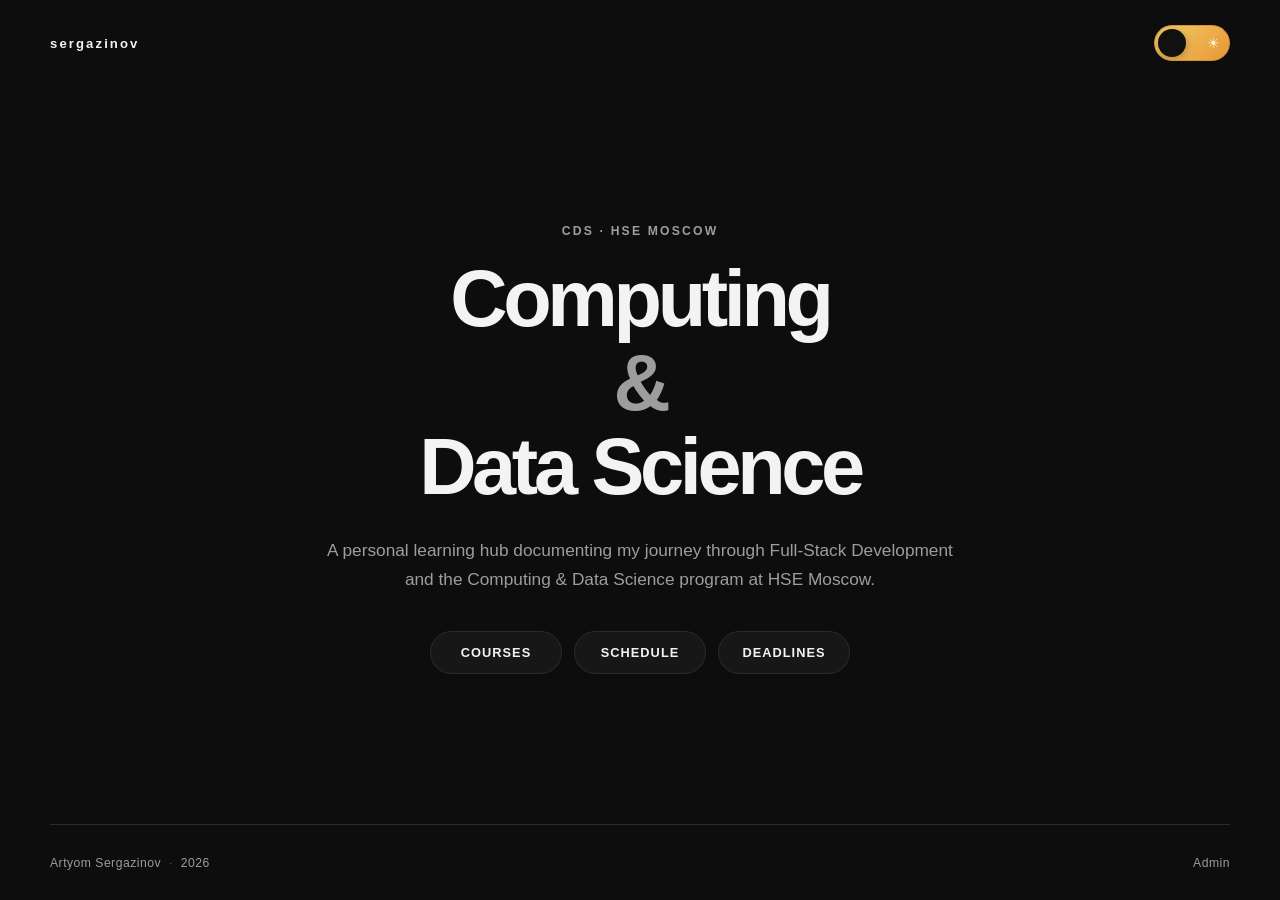
==== public/index.html @ dc0275de "Move public assets into secure web root" ====
<!DOCTYPE html>
<html lang="en">
<head>
    <meta charset="UTF-8">
    <meta name="viewport" content="width=device-width, initial-scale=1.0">

    <title>sergazinov</title>

    <link rel="stylesheet" href="style.css">
</head>

<body>

    <div class="page-shell">

        <header class="site-header">
            <a class="site-logo" href="/" aria-label="Sergazinov home">
                sergazinov
            </a>

            <button
                class="theme-toggle"
                id="themeToggle"
                type="button"
                aria-label="Toggle theme"
                aria-pressed="false"
            >
                <span class="theme-icon moon">☾</span>
                <span class="theme-icon sun">☀</span>
                <span class="theme-thumb"></span>
            </button>
        </header>


        <main class="home-main">

            <section class="home-hero">

                <p class="hero-eyebrow">
                    CDS · HSE Moscow
                </p>

                <h1 class="hero-title">
                    <span>Computing</span>
                    <span class="title-connector">&amp;</span>
                    <span>Data Science</span>
                </h1>

                <p class="hero-description">
                    A personal learning hub documenting my journey through
                    Full-Stack Development and the Computing &amp; Data Science program at HSE Moscow.
                </p>

                <nav class="hero-navigation" aria-label="Main navigation">
                    <a href="/courses/">Courses</a>
                    <a href="/schedule/">Schedule</a>
                    <a href="/deadlines/">Deadlines</a>
                </nav>

            </section>

        </main>


        <footer class="site-footer">

            <div class="footer-identity">
                <span>Artyom Sergazinov</span>
                <span class="footer-dot">·</span>
                <span>2026</span>
            </div>

            <a class="admin-link" href="/admin/">
                Admin
            </a>

        </footer>

    </div>

    <script src="script.js"></script>

</body>
</html>
---- public/style.css ----
:root {
    --bg: #0d0d0d;
    --surface: #171717;
    --text: #f3f3f3;
    --muted: #9d9d9d;
    --border: #2b2b2b;

    --accent-start: #f3cf67;
    --accent-end: #e89537;

    --max-width: 1180px;
}

body.light {
    --bg: #f4f1ea;
    --surface: #ffffff;
    --text: #171717;
    --muted: #676767;
    --border: #d8d3c8;
}


/* ---------- RESET ---------- */

* {
    box-sizing: border-box;
}

html {
    scroll-behavior: smooth;
}

body {
    margin: 0;
    min-width: 320px;

    background: var(--bg);
    color: var(--text);

    font-family:
        Inter,
        -apple-system,
        BlinkMacSystemFont,
        "Segoe UI",
        Arial,
        sans-serif;

    transition:
        background-color 0.25s ease,
        color 0.25s ease;
}

a {
    color: inherit;
    text-decoration: none;
}


/* ---------- PAGE ---------- */

.page-shell {
    width: min(100% - 48px, var(--max-width));
    min-height: 100svh;
    margin: 0 auto;

    display: grid;
    grid-template-rows: auto 1fr auto;
}


/* ---------- HEADER ---------- */

.site-header {
    min-height: 86px;

    display: flex;
    align-items: center;
    justify-content: space-between;
}

.site-logo {
    font-size: 0.82rem;
    font-weight: 750;
    letter-spacing: 0.16em;

    transition: opacity 0.2s ease;
}

.site-logo:hover {
    opacity: 0.65;
}


/* ---------- THEME TOGGLE ---------- */

.theme-toggle {
    position: relative;

    width: 76px;
    height: 36px;

    padding: 0 8px;

    display: inline-flex;
    align-items: center;
    justify-content: space-between;

    border: 1px solid #d49331;
    border-radius: 999px;

    background:
        linear-gradient(135deg,
            var(--accent-start),
            var(--accent-end));

    cursor: pointer;
    overflow: hidden;
}

.theme-toggle:focus-visible {
    outline: 2px solid var(--text);
    outline-offset: 3px;
}

.theme-icon {
    position: relative;
    z-index: 2;

    width: 15px;

    font-size: 0.88rem;
    line-height: 1;
    text-align: center;

    pointer-events: none;
}

.theme-icon.moon {
    color: #151515;
}

.theme-icon.sun {
    color: #fff7dc;
}

.theme-thumb {
    position: absolute;
    z-index: 1;

    top: 3px;
    left: 3px;

    width: 28px;
    height: 28px;

    border-radius: 50%;

    background: #111111;

    box-shadow:
        0 2px 8px rgba(0, 0, 0, 0.28);

    transition:
        transform 0.25s ease,
        background-color 0.25s ease;
}

body.light .theme-thumb {
    transform: translateX(40px);
    background: #fffaf0;
}


/* ---------- MAIN ---------- */

.home-main {
    display: flex;
    align-items: center;
    justify-content: center;

    padding: 32px 0 44px;
}

.home-hero {
    width: min(100%, 920px);

    text-align: center;
}

.hero-eyebrow {
    margin: 0 0 22px;

    color: var(--muted);

    font-size: 0.76rem;
    font-weight: 700;
    letter-spacing: 0.18em;
    text-transform: uppercase;
}

.hero-title {
    margin: 0;

    font-size: clamp(2.7rem, 6.2vw, 5.8rem);
    font-weight: 720;
    line-height: 0.98;
    letter-spacing: -0.055em;
}

.hero-title span {
    display: block;
}

.title-connector {
    color: var(--muted);
    margin: 0.08em 0;
}

.hero-description {
    width: min(100%, 650px);

    margin: 30px auto 0;

    color: var(--muted);

    font-size: clamp(0.96rem, 1.4vw, 1.08rem);
    line-height: 1.7;
}

.hero-navigation {
    margin-top: 36px;

    display: flex;
    justify-content: center;
    gap: 12px;
}

.hero-navigation a {
    min-width: 132px;

    padding: 13px 22px;

    border: 1px solid var(--border);
    border-radius: 999px;

    background: var(--surface);

    font-size: 0.8rem;
    font-weight: 700;
    letter-spacing: 0.08em;
    text-transform: uppercase;

    transition:
        border-color 0.2s ease,
        background-color 0.2s ease;
}

.hero-navigation a:hover {
    border-color: var(--muted);
}


/* ---------- FOOTER ---------- */

.site-footer {
    min-height: 76px;

    display: flex;
    align-items: center;
    justify-content: space-between;

    border-top: 1px solid var(--border);

    color: var(--muted);

    font-size: 0.76rem;
    letter-spacing: 0.04em;
}

.footer-identity {
    display: flex;
    align-items: center;
    gap: 8px;
}

.footer-dot {
    opacity: 0.5;
}

.admin-link {
    transition: color 0.2s ease;
}

.admin-link:hover {
    color: var(--text);
}


/* ---------- TABLET ---------- */

@media (max-width: 900px) {

    .page-shell {
        width: min(100% - 40px, var(--max-width));
    }

    .site-header {
        min-height: 78px;
    }

    .home-main {
        padding: 36px 0 46px;
    }

    .hero-title {
        font-size: clamp(2.9rem, 8vw, 4.8rem);
    }

    .hero-description {
        width: min(100%, 590px);
    }
}


/* ---------- MOBILE ---------- */

@media (max-width: 560px) {

    .page-shell {
        width: calc(100% - 32px);
    }

    .site-header {
        min-height: 60px;
    }

    .site-logo {
        font-size: 0.74rem;
        letter-spacing: 0.13em;
    }

    .theme-toggle {
        width: 70px;
        height: 34px;
    }

    .theme-thumb {
        width: 26px;
        height: 26px;
    }

    body.light .theme-thumb {
        transform: translateX(36px);
    }

    .home-main {
        align-items: flex-start;
        padding: 18px 0 22px;
    }

    .hero-eyebrow {
        margin-bottom: 14px;
    }

    .hero-title {
        font-size: clamp(2.2rem, 11vw, 3rem);
        line-height: 1;
    }

    .hero-title span {
        display: block;
    }

    .title-connector {
        margin: 0.12em 0;
    }

    .hero-description {
        margin-top: 20px;

        font-size: 0.94rem;
        line-height: 1.55;
    }

    .hero-navigation {
        width: min(100%, 300px);

        margin: 22px auto 0;

        flex-direction: column;
        gap: 8px;
    }

    .hero-navigation a {
        width: 100%;

        padding: 13px 18px;
    }

    .site-footer {
        min-height: 72px;

        padding: 10px 0;

        flex-direction: column;
        justify-content: center;
        gap: 7px;

        text-align: center;
    }

    .admin-link {
        order: 1;
    }

    .footer-identity {
        order: 2;
    }
}


/* ---------- SMALL / SHORT PHONES ---------- */

@media (max-width: 380px) {

    .hero-title {
        font-size: 2.45rem;
    }

    .hero-description {
        font-size: 0.9rem;
    }
}


/* ---------- SHORT DESKTOP / LAPTOP SCREENS ---------- */

@media (min-width: 561px) and (max-height: 720px) {

    .site-header {
        min-height: 64px;
    }

    .home-main {
        padding: 20px 0 26px;
    }

    .hero-eyebrow {
        margin-bottom: 15px;
    }

    .hero-title {
        font-size: clamp(2.5rem, 5.5vw, 4.5rem);
    }

    .hero-description {
        margin-top: 20px;
        line-height: 1.55;
    }

    .hero-navigation {
        margin-top: 25px;
    }

    .site-footer {
        min-height: 60px;
    }
}

/* =========================================================
   SCHEDULE PAGE
   ========================================================= */

.inner-main {
    padding: 48px 0 64px;
}

.inner-page {
    width: 100%;
}

.inner-title {
    margin: 0;

    font-size: clamp(3rem, 6vw, 5.2rem);
    font-weight: 720;
    line-height: 1;
    letter-spacing: -0.05em;
}

.inner-description {
    margin: 18px 0 0;

    color: var(--muted);

    font-size: 1rem;
    line-height: 1.6;
}


/* ---------- SCHEDULE HEADER ---------- */

.schedule-heading {
    display: flex;
    align-items: flex-end;
    justify-content: space-between;
    gap: 32px;
}

.schedule-timezone {
    font-family: inherit;
    cursor: pointer;

    transition:
        color 0.2s ease,
        border-color 0.2s ease,
        background-color 0.2s ease;

    flex-shrink: 0;

    padding: 9px 14px;

    border: 1px solid var(--border);
    border-radius: 999px;

    color: var(--muted);
    background: var(--surface);

    font-size: 0.7rem;
    font-weight: 700;
    letter-spacing: 0.12em;
}

.schedule-controls {
    display: flex;
    align-items: flex-end;
    justify-content: flex-end;
    gap: 28px;
}

.current-clock {
    text-align: right;
}

.current-clock-date {
    color: var(--muted);

    font-size: 0.68rem;
    font-weight: 700;
    letter-spacing: 0.1em;
}

.current-clock-time {
    margin-top: 5px;

    color: var(--accent-start);

    font-size: 1.35rem;
    font-weight: 720;
    letter-spacing: 0.04em;
}

.current-clock-zone {
    margin-top: 4px;

    color: var(--muted);

    font-size: 0.62rem;
    font-weight: 700;
    letter-spacing: 0.1em;
}

.schedule-timezone:hover {
    color: var(--text);
    border-color: var(--muted);
}


/* ---------- GROUP SWITCHER ---------- */

.group-switcher {
    margin-top: 36px;

    display: flex;
    gap: 8px;
}

.group-switcher button {
    min-width: 72px;

    padding: 10px 18px;

    border: 1px solid var(--border);
    border-radius: 999px;

    color: var(--muted);
    background: transparent;

    font: inherit;
    font-size: 0.76rem;
    font-weight: 700;
    letter-spacing: 0.08em;

    cursor: pointer;

    transition:
        color 0.2s ease,
        background-color 0.2s ease,
        border-color 0.2s ease;
}

.group-switcher button:hover {
    color: var(--text);
    border-color: var(--muted);
}

.group-switcher button.active {
    color: var(--bg);
    background: var(--text);
    border-color: var(--text);
}


/* ---------- WEEK ---------- */

.schedule-week {
    margin-top: 34px;

    display: grid;
    grid-template-columns: repeat(2, minmax(0, 1fr));
    gap: 12px;
}

.schedule-day {
    min-height: 150px;

    padding: 20px;

    border: 1px solid var(--border);
    border-radius: 18px;

    background: var(--surface);
}

.day-header {
    padding-bottom: 14px;
    margin-bottom: 16px;

    border-bottom: 1px solid var(--border);

    font-size: 0.78rem;
    font-weight: 750;
    letter-spacing: 0.1em;
    text-transform: uppercase;
}

.day-empty {
    color: var(--muted);

    font-size: 0.88rem;
    line-height: 1.5;
}


/* Make Sunday span the full width on desktop */

.schedule-day:last-child {
    grid-column: 1 / -1;
    min-height: auto;
}


/* =========================================================
   SCHEDULE — TABLET
   ========================================================= */

@media (max-width: 900px) {

    .inner-main {
        padding: 42px 0 54px;
    }

    .schedule-heading {
        align-items: flex-start;
        flex-direction: column;
        gap: 22px;
    }

    .schedule-timezone {
        align-self: flex-start;
    }

    .schedule-week {
        grid-template-columns: 1fr 1fr;
    }
}

.schedule-controls {
    width: 100%;

    align-items: center;
    justify-content: space-between;
}

.current-clock {
    text-align: left;
}


/* =========================================================
   SCHEDULE — MOBILE
   ========================================================= */

@media (max-width: 560px) {

    .inner-main {
        padding: 28px 0 40px;
    }

    .inner-title {
        font-size: 3rem;
    }

    .inner-description {
        margin-top: 14px;

        font-size: 0.92rem;
        line-height: 1.55;
    }

    .schedule-heading {
        gap: 18px;
    }

    .schedule-timezone {
        padding: 8px 12px;

        font-size: 0.64rem;
    }

    .group-switcher {
        margin-top: 26px;

        width: 100%;
    }

    .group-switcher button {
        flex: 1;
        min-width: 0;

        padding: 10px 8px;
    }

    .schedule-week {
        margin-top: 26px;

        grid-template-columns: 1fr;
        gap: 9px;
    }

    .schedule-day {
        min-height: auto;

        padding: 17px;
        border-radius: 15px;
    }

    .schedule-day:last-child {
        grid-column: auto;
    }

    .day-header {
        margin-bottom: 12px;
        padding-bottom: 11px;
    }
}

.schedule-controls {
    width: 100%;

    gap: 12px;
}

.current-clock {
    min-width: 0;
}

.current-clock-date {
    font-size: 0.58rem;
}

.current-clock-time {
    font-size: 1.15rem;
}

.current-clock-zone {
    font-size: 0.56rem;
}

.schedule-timezone {
    flex-shrink: 0;
}

/* ---------- CLASS SESSIONS ---------- */

.class-list {
    display: flex;
    flex-direction: column;
    gap: 10px;
}

.class-session {
    display: grid;
    grid-template-columns: 105px 1fr;
    gap: 16px;

    padding: 13px 0;

    border-bottom: 1px solid var(--border);
}

.class-session:last-child {
    border-bottom: none;
}

.class-time {
    color: var(--muted);

    font-size: 0.78rem;
    font-weight: 700;
    letter-spacing: 0.03em;
}

.class-info {
    display: flex;
    flex-direction: column;
    gap: 4px;
}

.class-info strong {
    font-size: 0.9rem;
    font-weight: 700;
}

.class-info span {
    color: var(--muted);

    font-size: 0.76rem;
    line-height: 1.4;
}


/* MOBILE */

@media (max-width: 560px) {

    .class-session {
        grid-template-columns: 1fr;
        gap: 5px;

        padding: 12px 0;
    }

    .class-time {
        font-size: 0.72rem;
    }
}
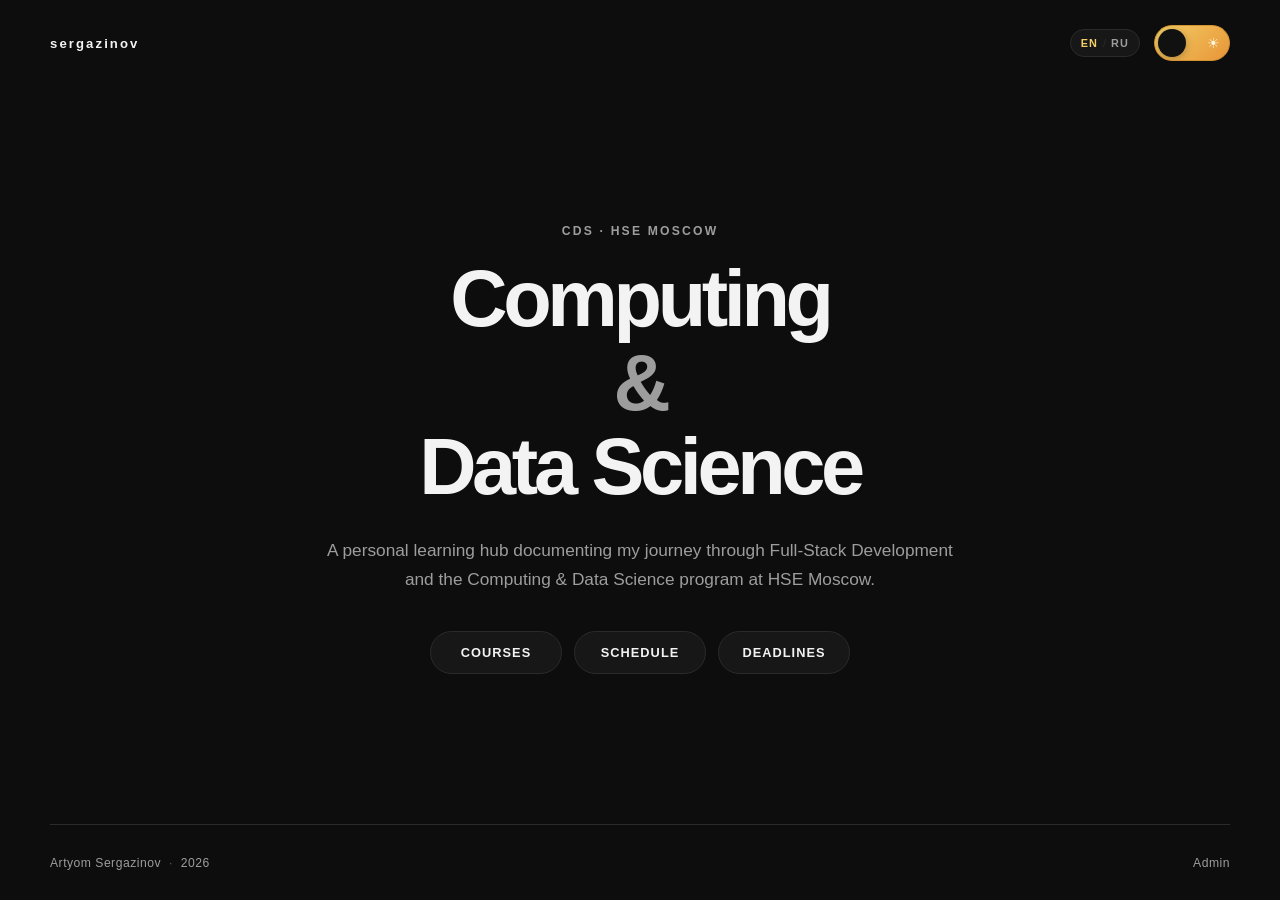
==== commit 0284d08f: "Add English and Russian language switching" ====
--- a/public/index.html
+++ b/public/index.html
@@ -1,84 +1,112 @@
-<!DOCTYPE html>
+<!doctype html>
 <html lang="en">
-<head>
-    <meta charset="UTF-8">
-    <meta name="viewport" content="width=device-width, initial-scale=1.0">
+  <head>
+    <meta charset="UTF-8" />
+    <meta name="viewport" content="width=device-width, initial-scale=1.0" />
 
     <title>sergazinov</title>
 
-    <link rel="stylesheet" href="style.css">
-</head>
+    <link rel="stylesheet" href="style.css" />
+  </head>
 
-<body>
+  <body>
+    <div class="page-shell">
+      <header class="site-header">
+        <a
+          class="site-logo"
+          href="/"
+          aria-label="Sergazinov home"
+          data-i18n-aria-label="header.homeLabel"
+        >
+          sergazinov
+        </a>
 
-    <div class="page-shell">
+        <div class="header-controls">
+          <div
+            class="language-switcher"
+            role="group"
+            aria-label="Language"
+            data-i18n-aria-label="header.languageLabel"
+          >
+            <button
+              class="language-option is-active"
+              type="button"
+              data-language="en"
+              aria-pressed="true"
+            >
+              EN
+            </button>
 
-        <header class="site-header">
-            <a class="site-logo" href="/" aria-label="Sergazinov home">
-                sergazinov
-            </a>
+            <span class="language-divider">/</span>
 
             <button
-                class="theme-toggle"
-                id="themeToggle"
-                type="button"
-                aria-label="Toggle theme"
-                aria-pressed="false"
+              class="language-option"
+              type="button"
+              data-language="ru"
+              aria-pressed="false"
             >
-                <span class="theme-icon moon">☾</span>
-                <span class="theme-icon sun">☀</span>
-                <span class="theme-thumb"></span>
+              RU
             </button>
-        </header>
+          </div>
 
+          <button
+            class="theme-toggle"
+            id="themeToggle"
+            type="button"
+            aria-label="Toggle theme"
+            aria-pressed="false"
+            data-i18n-aria-label="header.themeLabel"
+          >
+            <span class="theme-icon moon">☾</span>
+            <span class="theme-icon sun">☀</span>
+            <span class="theme-thumb"></span>
+          </button>
+        </div>
+      </header>
 
-        <main class="home-main">
+      <main class="home-main">
+        <section class="home-hero">
+          <p class="hero-eyebrow" data-i18n="home.eyebrow">CDS · HSE Moscow</p>
 
-            <section class="home-hero">
+          <h1 class="hero-title">
+            <span data-i18n="home.titleFirst"> Computing </span>
 
-                <p class="hero-eyebrow">
-                    CDS · HSE Moscow
-                </p>
+            <span class="title-connector">&amp;</span>
 
-                <h1 class="hero-title">
-                    <span>Computing</span>
-                    <span class="title-connector">&amp;</span>
-                    <span>Data Science</span>
-                </h1>
+            <span data-i18n="home.titleSecond"> Data Science </span>
+          </h1>
 
-                <p class="hero-description">
-                    A personal learning hub documenting my journey through
-                    Full-Stack Development and the Computing &amp; Data Science program at HSE Moscow.
-                </p>
+          <p class="hero-description" data-i18n="home.description">
+            A personal learning hub documenting my journey through Full-Stack
+            Development and the Computing &amp; Data Science program at HSE
+            Moscow.
+          </p>
 
-                <nav class="hero-navigation" aria-label="Main navigation">
-                    <a href="/courses/">Courses</a>
-                    <a href="/schedule/">Schedule</a>
-                    <a href="/deadlines/">Deadlines</a>
-                </nav>
+          <nav
+            class="hero-navigation"
+            aria-label="Main navigation"
+            data-i18n-aria-label="home.navigationLabel"
+          >
+            <a href="/courses/" data-i18n="nav.courses"> Courses </a>
 
-            </section>
+            <a href="/schedule/" data-i18n="nav.schedule"> Schedule </a>
 
-        </main>
+            <a href="/deadlines/" data-i18n="nav.deadlines"> Deadlines </a>
+          </nav>
+        </section>
+      </main>
 
+      <footer class="site-footer">
+        <div class="footer-identity">
+          <span>Artyom Sergazinov</span>
+          <span class="footer-dot">·</span>
+          <span>2026</span>
+        </div>
 
-        <footer class="site-footer">
-
-            <div class="footer-identity">
-                <span>Artyom Sergazinov</span>
-                <span class="footer-dot">·</span>
-                <span>2026</span>
-            </div>
-
-            <a class="admin-link" href="/admin/">
-                Admin
-            </a>
-
-        </footer>
-
+        <a class="admin-link" href="/admin/" data-i18n="nav.admin"> Admin </a>
+      </footer>
     </div>
 
     <script src="script.js"></script>
-
-</body>
-</html>+  </body>
+</html>
--- a/public/style.css
+++ b/public/style.css
@@ -1,470 +1,452 @@
 :root {
-    --bg: #0d0d0d;
-    --surface: #171717;
-    --text: #f3f3f3;
-    --muted: #9d9d9d;
-    --border: #2b2b2b;
-
-    --accent-start: #f3cf67;
-    --accent-end: #e89537;
-
-    --max-width: 1180px;
+  --bg: #0d0d0d;
+  --surface: #171717;
+  --text: #f3f3f3;
+  --muted: #9d9d9d;
+  --border: #2b2b2b;
+
+  --accent-start: #f3cf67;
+  --accent-end: #e89537;
+
+  --max-width: 1180px;
 }
 
 body.light {
-    --bg: #f4f1ea;
-    --surface: #ffffff;
-    --text: #171717;
-    --muted: #676767;
-    --border: #d8d3c8;
-}
-
+  --bg: #f4f1ea;
+  --surface: #ffffff;
+  --text: #171717;
+  --muted: #676767;
+  --border: #d8d3c8;
+}
 
 /* ---------- RESET ---------- */
 
 * {
-    box-sizing: border-box;
+  box-sizing: border-box;
 }
 
 html {
-    scroll-behavior: smooth;
+  scroll-behavior: smooth;
 }
 
 body {
-    margin: 0;
-    min-width: 320px;
-
-    background: var(--bg);
-    color: var(--text);
-
-    font-family:
-        Inter,
-        -apple-system,
-        BlinkMacSystemFont,
-        "Segoe UI",
-        Arial,
-        sans-serif;
-
-    transition:
-        background-color 0.25s ease,
-        color 0.25s ease;
+  margin: 0;
+  min-width: 320px;
+
+  background: var(--bg);
+  color: var(--text);
+
+  font-family:
+    Inter,
+    -apple-system,
+    BlinkMacSystemFont,
+    "Segoe UI",
+    Arial,
+    sans-serif;
+
+  transition:
+    background-color 0.25s ease,
+    color 0.25s ease;
 }
 
 a {
-    color: inherit;
-    text-decoration: none;
-}
-
+  color: inherit;
+  text-decoration: none;
+}
 
 /* ---------- PAGE ---------- */
 
 .page-shell {
-    width: min(100% - 48px, var(--max-width));
-    min-height: 100svh;
-    margin: 0 auto;
-
-    display: grid;
-    grid-template-rows: auto 1fr auto;
-}
-
+  width: min(100% - 48px, var(--max-width));
+  min-height: 100svh;
+  margin: 0 auto;
+
+  display: grid;
+  grid-template-rows: auto 1fr auto;
+}
 
 /* ---------- HEADER ---------- */
 
 .site-header {
-    min-height: 86px;
-
-    display: flex;
-    align-items: center;
-    justify-content: space-between;
+  min-height: 86px;
+
+  display: flex;
+  align-items: center;
+  justify-content: space-between;
 }
 
 .site-logo {
-    font-size: 0.82rem;
-    font-weight: 750;
-    letter-spacing: 0.16em;
-
-    transition: opacity 0.2s ease;
+  font-size: 0.82rem;
+  font-weight: 750;
+  letter-spacing: 0.16em;
+
+  transition: opacity 0.2s ease;
 }
 
 .site-logo:hover {
-    opacity: 0.65;
-}
-
+  opacity: 0.65;
+}
 
 /* ---------- THEME TOGGLE ---------- */
 
 .theme-toggle {
-    position: relative;
-
-    width: 76px;
-    height: 36px;
-
-    padding: 0 8px;
-
-    display: inline-flex;
-    align-items: center;
-    justify-content: space-between;
-
-    border: 1px solid #d49331;
-    border-radius: 999px;
-
-    background:
-        linear-gradient(135deg,
-            var(--accent-start),
-            var(--accent-end));
-
-    cursor: pointer;
-    overflow: hidden;
+  position: relative;
+
+  width: 76px;
+  height: 36px;
+
+  padding: 0 8px;
+
+  display: inline-flex;
+  align-items: center;
+  justify-content: space-between;
+
+  border: 1px solid #d49331;
+  border-radius: 999px;
+
+  background: linear-gradient(135deg, var(--accent-start), var(--accent-end));
+
+  cursor: pointer;
+  overflow: hidden;
 }
 
 .theme-toggle:focus-visible {
-    outline: 2px solid var(--text);
-    outline-offset: 3px;
+  outline: 2px solid var(--text);
+  outline-offset: 3px;
 }
 
 .theme-icon {
-    position: relative;
-    z-index: 2;
-
-    width: 15px;
-
-    font-size: 0.88rem;
+  position: relative;
+  z-index: 2;
+
+  width: 15px;
+
+  font-size: 0.88rem;
+  line-height: 1;
+  text-align: center;
+
+  pointer-events: none;
+}
+
+.theme-icon.moon {
+  color: #151515;
+}
+
+.theme-icon.sun {
+  color: #fff7dc;
+}
+
+.theme-thumb {
+  position: absolute;
+  z-index: 1;
+
+  top: 3px;
+  left: 3px;
+
+  width: 28px;
+  height: 28px;
+
+  border-radius: 50%;
+
+  background: #111111;
+
+  box-shadow: 0 2px 8px rgba(0, 0, 0, 0.28);
+
+  transition:
+    transform 0.25s ease,
+    background-color 0.25s ease;
+}
+
+body.light .theme-thumb {
+  transform: translateX(40px);
+  background: #fffaf0;
+}
+
+/* ---------- MAIN ---------- */
+
+.home-main {
+  display: flex;
+  align-items: center;
+  justify-content: center;
+
+  padding: 32px 0 44px;
+}
+
+.home-hero {
+  width: min(100%, 920px);
+
+  text-align: center;
+}
+
+.hero-eyebrow {
+  margin: 0 0 22px;
+
+  color: var(--muted);
+
+  font-size: 0.76rem;
+  font-weight: 700;
+  letter-spacing: 0.18em;
+  text-transform: uppercase;
+}
+
+.hero-title {
+  margin: 0;
+
+  font-size: clamp(2.7rem, 6.2vw, 5.8rem);
+  font-weight: 720;
+  line-height: 0.98;
+  letter-spacing: -0.055em;
+}
+
+.hero-title span {
+  display: block;
+}
+
+.title-connector {
+  color: var(--muted);
+  margin: 0.08em 0;
+}
+
+.hero-description {
+  width: min(100%, 650px);
+
+  margin: 30px auto 0;
+
+  color: var(--muted);
+
+  font-size: clamp(0.96rem, 1.4vw, 1.08rem);
+  line-height: 1.7;
+}
+
+.hero-navigation {
+  margin-top: 36px;
+
+  display: flex;
+  justify-content: center;
+  gap: 12px;
+}
+
+.hero-navigation a {
+  min-width: 132px;
+
+  padding: 13px 22px;
+
+  border: 1px solid var(--border);
+  border-radius: 999px;
+
+  background: var(--surface);
+
+  font-size: 0.8rem;
+  font-weight: 700;
+  letter-spacing: 0.08em;
+  text-transform: uppercase;
+
+  transition:
+    border-color 0.2s ease,
+    background-color 0.2s ease;
+}
+
+.hero-navigation a:hover {
+  border-color: var(--muted);
+}
+
+/* ---------- FOOTER ---------- */
+
+.site-footer {
+  min-height: 76px;
+
+  display: flex;
+  align-items: center;
+  justify-content: space-between;
+
+  border-top: 1px solid var(--border);
+
+  color: var(--muted);
+
+  font-size: 0.76rem;
+  letter-spacing: 0.04em;
+}
+
+.footer-identity {
+  display: flex;
+  align-items: center;
+  gap: 8px;
+}
+
+.footer-dot {
+  opacity: 0.5;
+}
+
+.admin-link {
+  transition: color 0.2s ease;
+}
+
+.admin-link:hover {
+  color: var(--text);
+}
+
+/* ---------- TABLET ---------- */
+
+@media (max-width: 900px) {
+  .page-shell {
+    width: min(100% - 40px, var(--max-width));
+  }
+
+  .site-header {
+    min-height: 78px;
+  }
+
+  .home-main {
+    padding: 36px 0 46px;
+  }
+
+  .hero-title {
+    font-size: clamp(2.9rem, 8vw, 4.8rem);
+  }
+
+  .hero-description {
+    width: min(100%, 590px);
+  }
+}
+
+/* ---------- MOBILE ---------- */
+
+@media (max-width: 560px) {
+  .page-shell {
+    width: calc(100% - 32px);
+  }
+
+  .site-header {
+    min-height: 60px;
+  }
+
+  .site-logo {
+    font-size: 0.74rem;
+    letter-spacing: 0.13em;
+  }
+
+  .theme-toggle {
+    width: 70px;
+    height: 34px;
+  }
+
+  .theme-thumb {
+    width: 26px;
+    height: 26px;
+  }
+
+  body.light .theme-thumb {
+    transform: translateX(36px);
+  }
+
+  .home-main {
+    align-items: flex-start;
+    padding: 18px 0 22px;
+  }
+
+  .hero-eyebrow {
+    margin-bottom: 14px;
+  }
+
+  .hero-title {
+    font-size: clamp(2.2rem, 11vw, 3rem);
     line-height: 1;
+  }
+
+  .hero-title span {
+    display: block;
+  }
+
+  .title-connector {
+    margin: 0.12em 0;
+  }
+
+  .hero-description {
+    margin-top: 20px;
+
+    font-size: 0.94rem;
+    line-height: 1.55;
+  }
+
+  .hero-navigation {
+    width: min(100%, 300px);
+
+    margin: 22px auto 0;
+
+    flex-direction: column;
+    gap: 8px;
+  }
+
+  .hero-navigation a {
+    width: 100%;
+
+    padding: 13px 18px;
+  }
+
+  .site-footer {
+    min-height: 72px;
+
+    padding: 10px 0;
+
+    flex-direction: column;
+    justify-content: center;
+    gap: 7px;
+
     text-align: center;
-
-    pointer-events: none;
-}
-
-.theme-icon.moon {
-    color: #151515;
-}
-
-.theme-icon.sun {
-    color: #fff7dc;
-}
-
-.theme-thumb {
-    position: absolute;
-    z-index: 1;
-
-    top: 3px;
-    left: 3px;
-
-    width: 28px;
-    height: 28px;
-
-    border-radius: 50%;
-
-    background: #111111;
-
-    box-shadow:
-        0 2px 8px rgba(0, 0, 0, 0.28);
-
-    transition:
-        transform 0.25s ease,
-        background-color 0.25s ease;
-}
-
-body.light .theme-thumb {
-    transform: translateX(40px);
-    background: #fffaf0;
-}
-
-
-/* ---------- MAIN ---------- */
-
-.home-main {
-    display: flex;
-    align-items: center;
-    justify-content: center;
-
-    padding: 32px 0 44px;
-}
-
-.home-hero {
-    width: min(100%, 920px);
-
-    text-align: center;
-}
-
-.hero-eyebrow {
-    margin: 0 0 22px;
-
-    color: var(--muted);
-
-    font-size: 0.76rem;
-    font-weight: 700;
-    letter-spacing: 0.18em;
-    text-transform: uppercase;
-}
-
-.hero-title {
-    margin: 0;
-
-    font-size: clamp(2.7rem, 6.2vw, 5.8rem);
-    font-weight: 720;
-    line-height: 0.98;
-    letter-spacing: -0.055em;
-}
-
-.hero-title span {
-    display: block;
-}
-
-.title-connector {
-    color: var(--muted);
-    margin: 0.08em 0;
-}
-
-.hero-description {
-    width: min(100%, 650px);
-
-    margin: 30px auto 0;
-
-    color: var(--muted);
-
-    font-size: clamp(0.96rem, 1.4vw, 1.08rem);
-    line-height: 1.7;
-}
-
-.hero-navigation {
-    margin-top: 36px;
-
-    display: flex;
-    justify-content: center;
-    gap: 12px;
-}
-
-.hero-navigation a {
-    min-width: 132px;
-
-    padding: 13px 22px;
-
-    border: 1px solid var(--border);
-    border-radius: 999px;
-
-    background: var(--surface);
-
-    font-size: 0.8rem;
-    font-weight: 700;
-    letter-spacing: 0.08em;
-    text-transform: uppercase;
-
-    transition:
-        border-color 0.2s ease,
-        background-color 0.2s ease;
-}
-
-.hero-navigation a:hover {
-    border-color: var(--muted);
-}
-
-
-/* ---------- FOOTER ---------- */
-
-.site-footer {
-    min-height: 76px;
-
-    display: flex;
-    align-items: center;
-    justify-content: space-between;
-
-    border-top: 1px solid var(--border);
-
-    color: var(--muted);
-
-    font-size: 0.76rem;
-    letter-spacing: 0.04em;
-}
-
-.footer-identity {
-    display: flex;
-    align-items: center;
-    gap: 8px;
-}
-
-.footer-dot {
-    opacity: 0.5;
-}
-
-.admin-link {
-    transition: color 0.2s ease;
-}
-
-.admin-link:hover {
-    color: var(--text);
-}
-
-
-/* ---------- TABLET ---------- */
-
-@media (max-width: 900px) {
-
-    .page-shell {
-        width: min(100% - 40px, var(--max-width));
-    }
-
-    .site-header {
-        min-height: 78px;
-    }
-
-    .home-main {
-        padding: 36px 0 46px;
-    }
-
-    .hero-title {
-        font-size: clamp(2.9rem, 8vw, 4.8rem);
-    }
-
-    .hero-description {
-        width: min(100%, 590px);
-    }
-}
-
-
-/* ---------- MOBILE ---------- */
-
-@media (max-width: 560px) {
-
-    .page-shell {
-        width: calc(100% - 32px);
-    }
-
-    .site-header {
-        min-height: 60px;
-    }
-
-    .site-logo {
-        font-size: 0.74rem;
-        letter-spacing: 0.13em;
-    }
-
-    .theme-toggle {
-        width: 70px;
-        height: 34px;
-    }
-
-    .theme-thumb {
-        width: 26px;
-        height: 26px;
-    }
-
-    body.light .theme-thumb {
-        transform: translateX(36px);
-    }
-
-    .home-main {
-        align-items: flex-start;
-        padding: 18px 0 22px;
-    }
-
-    .hero-eyebrow {
-        margin-bottom: 14px;
-    }
-
-    .hero-title {
-        font-size: clamp(2.2rem, 11vw, 3rem);
-        line-height: 1;
-    }
-
-    .hero-title span {
-        display: block;
-    }
-
-    .title-connector {
-        margin: 0.12em 0;
-    }
-
-    .hero-description {
-        margin-top: 20px;
-
-        font-size: 0.94rem;
-        line-height: 1.55;
-    }
-
-    .hero-navigation {
-        width: min(100%, 300px);
-
-        margin: 22px auto 0;
-
-        flex-direction: column;
-        gap: 8px;
-    }
-
-    .hero-navigation a {
-        width: 100%;
-
-        padding: 13px 18px;
-    }
-
-    .site-footer {
-        min-height: 72px;
-
-        padding: 10px 0;
-
-        flex-direction: column;
-        justify-content: center;
-        gap: 7px;
-
-        text-align: center;
-    }
-
-    .admin-link {
-        order: 1;
-    }
-
-    .footer-identity {
-        order: 2;
-    }
-}
-
+  }
+
+  .admin-link {
+    order: 1;
+  }
+
+  .footer-identity {
+    order: 2;
+  }
+}
 
 /* ---------- SMALL / SHORT PHONES ---------- */
 
 @media (max-width: 380px) {
-
-    .hero-title {
-        font-size: 2.45rem;
-    }
-
-    .hero-description {
-        font-size: 0.9rem;
-    }
-}
-
+  .hero-title {
+    font-size: 2.45rem;
+  }
+
+  .hero-description {
+    font-size: 0.9rem;
+  }
+}
 
 /* ---------- SHORT DESKTOP / LAPTOP SCREENS ---------- */
 
 @media (min-width: 561px) and (max-height: 720px) {
-
-    .site-header {
-        min-height: 64px;
-    }
-
-    .home-main {
-        padding: 20px 0 26px;
-    }
-
-    .hero-eyebrow {
-        margin-bottom: 15px;
-    }
-
-    .hero-title {
-        font-size: clamp(2.5rem, 5.5vw, 4.5rem);
-    }
-
-    .hero-description {
-        margin-top: 20px;
-        line-height: 1.55;
-    }
-
-    .hero-navigation {
-        margin-top: 25px;
-    }
-
-    .site-footer {
-        min-height: 60px;
-    }
+  .site-header {
+    min-height: 64px;
+  }
+
+  .home-main {
+    padding: 20px 0 26px;
+  }
+
+  .hero-eyebrow {
+    margin-bottom: 15px;
+  }
+
+  .hero-title {
+    font-size: clamp(2.5rem, 5.5vw, 4.5rem);
+  }
+
+  .hero-description {
+    margin-top: 20px;
+    line-height: 1.55;
+  }
+
+  .hero-navigation {
+    margin-top: 25px;
+  }
+
+  .site-footer {
+    min-height: 60px;
+  }
 }
 
 /* =========================================================
@@ -472,396 +454,609 @@
    ========================================================= */
 
 .inner-main {
-    padding: 48px 0 64px;
+  padding: 48px 0 64px;
 }
 
 .inner-page {
-    width: 100%;
+  width: 100%;
 }
 
 .inner-title {
-    margin: 0;
-
-    font-size: clamp(3rem, 6vw, 5.2rem);
-    font-weight: 720;
-    line-height: 1;
-    letter-spacing: -0.05em;
+  margin: 0;
+
+  font-size: clamp(3rem, 6vw, 5.2rem);
+  font-weight: 720;
+  line-height: 1;
+  letter-spacing: -0.05em;
 }
 
 .inner-description {
-    margin: 18px 0 0;
-
-    color: var(--muted);
-
-    font-size: 1rem;
-    line-height: 1.6;
-}
-
+  margin: 18px 0 0;
+
+  color: var(--muted);
+
+  font-size: 1rem;
+  line-height: 1.6;
+}
 
 /* ---------- SCHEDULE HEADER ---------- */
 
 .schedule-heading {
-    display: flex;
-    align-items: flex-end;
-    justify-content: space-between;
-    gap: 32px;
+  display: flex;
+  align-items: flex-end;
+  justify-content: space-between;
+  gap: 32px;
 }
 
 .schedule-timezone {
-    font-family: inherit;
-    cursor: pointer;
-
-    transition:
-        color 0.2s ease,
-        border-color 0.2s ease,
-        background-color 0.2s ease;
-
-    flex-shrink: 0;
-
-    padding: 9px 14px;
-
-    border: 1px solid var(--border);
-    border-radius: 999px;
-
-    color: var(--muted);
-    background: var(--surface);
-
-    font-size: 0.7rem;
-    font-weight: 700;
-    letter-spacing: 0.12em;
+  font-family: inherit;
+  cursor: pointer;
+
+  transition:
+    color 0.2s ease,
+    border-color 0.2s ease,
+    background-color 0.2s ease;
+
+  flex-shrink: 0;
+
+  padding: 9px 14px;
+
+  border: 1px solid var(--border);
+  border-radius: 999px;
+
+  color: var(--muted);
+  background: var(--surface);
+
+  font-size: 0.7rem;
+  font-weight: 700;
+  letter-spacing: 0.12em;
 }
 
 .schedule-controls {
-    display: flex;
-    align-items: flex-end;
-    justify-content: flex-end;
-    gap: 28px;
+  display: flex;
+  align-items: flex-end;
+  justify-content: flex-end;
+  gap: 28px;
 }
 
 .current-clock {
-    text-align: right;
+  text-align: right;
 }
 
 .current-clock-date {
-    color: var(--muted);
-
-    font-size: 0.68rem;
-    font-weight: 700;
-    letter-spacing: 0.1em;
+  color: var(--muted);
+
+  font-size: 0.68rem;
+  font-weight: 700;
+  letter-spacing: 0.1em;
 }
 
 .current-clock-time {
-    margin-top: 5px;
-
-    color: var(--accent-start);
-
-    font-size: 1.35rem;
-    font-weight: 720;
-    letter-spacing: 0.04em;
+  margin-top: 5px;
+
+  color: var(--accent-start);
+
+  font-size: 1.35rem;
+  font-weight: 720;
+  letter-spacing: 0.04em;
 }
 
 .current-clock-zone {
-    margin-top: 4px;
-
-    color: var(--muted);
-
-    font-size: 0.62rem;
-    font-weight: 700;
-    letter-spacing: 0.1em;
+  margin-top: 4px;
+
+  color: var(--muted);
+
+  font-size: 0.62rem;
+  font-weight: 700;
+  letter-spacing: 0.1em;
 }
 
 .schedule-timezone:hover {
-    color: var(--text);
-    border-color: var(--muted);
-}
-
+  color: var(--text);
+  border-color: var(--muted);
+}
 
 /* ---------- GROUP SWITCHER ---------- */
 
 .group-switcher {
-    margin-top: 36px;
-
-    display: flex;
-    gap: 8px;
+  margin-top: 36px;
+
+  display: flex;
+  gap: 8px;
 }
 
 .group-switcher button {
-    min-width: 72px;
-
-    padding: 10px 18px;
-
-    border: 1px solid var(--border);
-    border-radius: 999px;
-
-    color: var(--muted);
-    background: transparent;
-
-    font: inherit;
-    font-size: 0.76rem;
-    font-weight: 700;
-    letter-spacing: 0.08em;
-
-    cursor: pointer;
-
-    transition:
-        color 0.2s ease,
-        background-color 0.2s ease,
-        border-color 0.2s ease;
+  min-width: 72px;
+
+  padding: 10px 18px;
+
+  border: 1px solid var(--border);
+  border-radius: 999px;
+
+  color: var(--muted);
+  background: transparent;
+
+  font: inherit;
+  font-size: 0.76rem;
+  font-weight: 700;
+  letter-spacing: 0.08em;
+
+  cursor: pointer;
+
+  transition:
+    color 0.2s ease,
+    background-color 0.2s ease,
+    border-color 0.2s ease;
 }
 
 .group-switcher button:hover {
-    color: var(--text);
-    border-color: var(--muted);
+  color: var(--text);
+  border-color: var(--muted);
 }
 
 .group-switcher button.active {
-    color: var(--bg);
-    background: var(--text);
-    border-color: var(--text);
-}
-
+  color: var(--bg);
+  background: var(--text);
+  border-color: var(--text);
+}
 
 /* ---------- WEEK ---------- */
 
 .schedule-week {
-    margin-top: 34px;
-
-    display: grid;
-    grid-template-columns: repeat(2, minmax(0, 1fr));
-    gap: 12px;
+  margin-top: 34px;
+
+  display: grid;
+  grid-template-columns: repeat(2, minmax(0, 1fr));
+  gap: 12px;
 }
 
 .schedule-day {
-    min-height: 150px;
-
-    padding: 20px;
-
-    border: 1px solid var(--border);
-    border-radius: 18px;
-
-    background: var(--surface);
+  min-height: 150px;
+
+  padding: 20px;
+
+  border: 1px solid var(--border);
+  border-radius: 18px;
+
+  background: var(--surface);
 }
 
 .day-header {
-    padding-bottom: 14px;
-    margin-bottom: 16px;
-
-    border-bottom: 1px solid var(--border);
-
-    font-size: 0.78rem;
-    font-weight: 750;
-    letter-spacing: 0.1em;
-    text-transform: uppercase;
+  padding-bottom: 14px;
+  margin-bottom: 16px;
+
+  border-bottom: 1px solid var(--border);
+
+  font-size: 0.78rem;
+  font-weight: 750;
+  letter-spacing: 0.1em;
+  text-transform: uppercase;
 }
 
 .day-empty {
-    color: var(--muted);
-
-    font-size: 0.88rem;
-    line-height: 1.5;
-}
-
+  color: var(--muted);
+
+  font-size: 0.88rem;
+  line-height: 1.5;
+}
 
 /* Make Sunday span the full width on desktop */
 
 .schedule-day:last-child {
-    grid-column: 1 / -1;
-    min-height: auto;
-}
-
+  grid-column: 1 / -1;
+  min-height: auto;
+}
 
 /* =========================================================
    SCHEDULE — TABLET
    ========================================================= */
 
 @media (max-width: 900px) {
-
-    .inner-main {
-        padding: 42px 0 54px;
-    }
-
-    .schedule-heading {
-        align-items: flex-start;
-        flex-direction: column;
-        gap: 22px;
-    }
-
-    .schedule-timezone {
-        align-self: flex-start;
-    }
-
-    .schedule-week {
-        grid-template-columns: 1fr 1fr;
-    }
+  .inner-main {
+    padding: 42px 0 54px;
+  }
+
+  .schedule-heading {
+    align-items: flex-start;
+    flex-direction: column;
+    gap: 22px;
+  }
+
+  .schedule-timezone {
+    align-self: flex-start;
+  }
+
+  .schedule-week {
+    grid-template-columns: 1fr 1fr;
+  }
 }
 
 .schedule-controls {
-    width: 100%;
-
-    align-items: center;
-    justify-content: space-between;
+  width: 100%;
+
+  align-items: center;
+  justify-content: space-between;
 }
 
 .current-clock {
-    text-align: left;
-}
-
+  text-align: left;
+}
 
 /* =========================================================
    SCHEDULE — MOBILE
    ========================================================= */
 
 @media (max-width: 560px) {
-
-    .inner-main {
-        padding: 28px 0 40px;
-    }
-
-    .inner-title {
-        font-size: 3rem;
-    }
-
-    .inner-description {
-        margin-top: 14px;
-
-        font-size: 0.92rem;
-        line-height: 1.55;
-    }
-
-    .schedule-heading {
-        gap: 18px;
-    }
-
-    .schedule-timezone {
-        padding: 8px 12px;
-
-        font-size: 0.64rem;
-    }
-
-    .group-switcher {
-        margin-top: 26px;
-
-        width: 100%;
-    }
-
-    .group-switcher button {
-        flex: 1;
-        min-width: 0;
-
-        padding: 10px 8px;
-    }
-
-    .schedule-week {
-        margin-top: 26px;
-
-        grid-template-columns: 1fr;
-        gap: 9px;
-    }
-
-    .schedule-day {
-        min-height: auto;
-
-        padding: 17px;
-        border-radius: 15px;
-    }
-
-    .schedule-day:last-child {
-        grid-column: auto;
-    }
-
-    .day-header {
-        margin-bottom: 12px;
-        padding-bottom: 11px;
-    }
+  .inner-main {
+    padding: 28px 0 40px;
+  }
+
+  .inner-title {
+    font-size: 3rem;
+  }
+
+  .inner-description {
+    margin-top: 14px;
+
+    font-size: 0.92rem;
+    line-height: 1.55;
+  }
+
+  .schedule-heading {
+    gap: 18px;
+  }
+
+  .schedule-timezone {
+    padding: 8px 12px;
+
+    font-size: 0.64rem;
+  }
+
+  .group-switcher {
+    margin-top: 26px;
+
+    width: 100%;
+  }
+
+  .group-switcher button {
+    flex: 1;
+    min-width: 0;
+
+    padding: 10px 8px;
+  }
+
+  .schedule-week {
+    margin-top: 26px;
+
+    grid-template-columns: 1fr;
+    gap: 9px;
+  }
+
+  .schedule-day {
+    min-height: auto;
+
+    padding: 17px;
+    border-radius: 15px;
+  }
+
+  .schedule-day:last-child {
+    grid-column: auto;
+  }
+
+  .day-header {
+    margin-bottom: 12px;
+    padding-bottom: 11px;
+  }
 }
 
 .schedule-controls {
-    width: 100%;
-
-    gap: 12px;
+  width: 100%;
+
+  gap: 12px;
 }
 
 .current-clock {
-    min-width: 0;
+  min-width: 0;
 }
 
 .current-clock-date {
-    font-size: 0.58rem;
+  font-size: 0.58rem;
 }
 
 .current-clock-time {
-    font-size: 1.15rem;
+  font-size: 1.15rem;
 }
 
 .current-clock-zone {
-    font-size: 0.56rem;
+  font-size: 0.56rem;
 }
 
 .schedule-timezone {
-    flex-shrink: 0;
+  flex-shrink: 0;
 }
 
 /* ---------- CLASS SESSIONS ---------- */
 
 .class-list {
-    display: flex;
-    flex-direction: column;
-    gap: 10px;
+  display: flex;
+  flex-direction: column;
+  gap: 10px;
 }
 
 .class-session {
-    display: grid;
-    grid-template-columns: 105px 1fr;
-    gap: 16px;
-
-    padding: 13px 0;
-
-    border-bottom: 1px solid var(--border);
+  display: grid;
+  grid-template-columns: 105px 1fr;
+  gap: 16px;
+
+  padding: 13px 0;
+
+  border-bottom: 1px solid var(--border);
 }
 
 .class-session:last-child {
-    border-bottom: none;
+  border-bottom: none;
 }
 
 .class-time {
-    color: var(--muted);
-
-    font-size: 0.78rem;
-    font-weight: 700;
-    letter-spacing: 0.03em;
+  color: var(--muted);
+
+  font-size: 0.78rem;
+  font-weight: 700;
+  letter-spacing: 0.03em;
 }
 
 .class-info {
-    display: flex;
-    flex-direction: column;
-    gap: 4px;
+  display: flex;
+  flex-direction: column;
+  gap: 4px;
 }
 
 .class-info strong {
-    font-size: 0.9rem;
-    font-weight: 700;
+  font-size: 0.9rem;
+  font-weight: 700;
 }
 
 .class-info span {
-    color: var(--muted);
-
-    font-size: 0.76rem;
-    line-height: 1.4;
-}
-
+  color: var(--muted);
+
+  font-size: 0.76rem;
+  line-height: 1.4;
+}
 
 /* MOBILE */
 
 @media (max-width: 560px) {
-
-    .class-session {
-        grid-template-columns: 1fr;
-        gap: 5px;
-
-        padding: 12px 0;
-    }
-
-    .class-time {
-        font-size: 0.72rem;
-    }
-}+  .class-session {
+    grid-template-columns: 1fr;
+    gap: 5px;
+
+    padding: 12px 0;
+  }
+
+  .class-time {
+    font-size: 0.72rem;
+  }
+}
+
+/* =========================================================
+   DEADLINES PAGE
+   ========================================================= */
+
+.deadlines-list {
+  margin-top: 40px;
+}
+
+.deadlines-empty {
+  padding: 36px;
+
+  border: 1px solid var(--border);
+  border-radius: 18px;
+
+  background: var(--surface);
+}
+
+.deadlines-empty-title {
+  margin: 0;
+
+  font-size: 1rem;
+  font-weight: 700;
+}
+
+.deadlines-empty-text {
+  margin: 8px 0 0;
+
+  color: var(--muted);
+
+  font-size: 0.88rem;
+  line-height: 1.6;
+}
+
+.deadline-card {
+  padding: 22px;
+
+  border: 1px solid var(--border);
+  border-radius: 18px;
+
+  background: var(--surface);
+}
+
+.deadline-card + .deadline-card {
+  margin-top: 12px;
+}
+
+.deadline-course {
+  color: var(--muted);
+
+  font-size: 0.68rem;
+  font-weight: 700;
+  letter-spacing: 0.12em;
+  text-transform: uppercase;
+}
+
+.deadline-title {
+  margin: 10px 0 0;
+
+  font-size: 1.15rem;
+  font-weight: 700;
+}
+
+.deadline-description {
+  margin: 10px 0 0;
+
+  color: var(--muted);
+
+  font-size: 0.88rem;
+  line-height: 1.6;
+}
+
+.deadline-time {
+  display: block;
+
+  margin-top: 18px;
+
+  color: var(--accent-start);
+
+  font-size: 0.82rem;
+  font-weight: 700;
+  letter-spacing: 0.04em;
+}
+
+@media (max-width: 560px) {
+  .deadlines-list {
+    margin-top: 28px;
+  }
+
+  .deadlines-empty,
+  .deadline-card {
+    padding: 18px;
+    border-radius: 15px;
+  }
+}
+
+.deadlines-toolbar {
+  margin-top: 28px;
+
+  display: flex;
+  justify-content: flex-end;
+}
+
+.deadline-meta {
+  margin-top: 20px;
+}
+
+.deadline-date-label,
+.deadline-countdown-label {
+  color: var(--muted);
+
+  font-size: 0.64rem;
+  font-weight: 700;
+  letter-spacing: 0.12em;
+  text-transform: uppercase;
+}
+
+.deadline-time {
+  display: block;
+
+  margin-top: 6px;
+
+  color: var(--text);
+
+  font-size: 0.9rem;
+  font-weight: 700;
+}
+
+.deadline-countdown {
+  margin-top: 18px;
+  padding-top: 18px;
+
+  border-top: 1px solid var(--border);
+}
+
+.deadline-countdown-value {
+  display: block;
+
+  margin-top: 7px;
+
+  color: var(--accent-start);
+
+  font-size: 1.15rem;
+  font-weight: 720;
+  letter-spacing: 0.04em;
+}
+
+@media (max-width: 560px) {
+  .deadlines-toolbar {
+    justify-content: flex-start;
+  }
+
+  .deadline-countdown-value {
+    font-size: 1rem;
+  }
+}
+
+.header-controls {
+  display: flex;
+  align-items: center;
+  gap: 14px;
+}
+
+.language-switcher {
+  display: flex;
+  align-items: center;
+  gap: 5px;
+
+  padding: 7px 10px;
+
+  border: 1px solid var(--border);
+  border-radius: 999px;
+
+  background: var(--surface);
+}
+
+.language-option {
+  padding: 0;
+
+  border: 0;
+  background: transparent;
+
+  color: var(--muted);
+
+  font: inherit;
+  font-size: 0.68rem;
+  font-weight: 700;
+  letter-spacing: 0.1em;
+
+  cursor: pointer;
+
+  transition:
+    color 160ms ease,
+    opacity 160ms ease;
+}
+
+.language-option:hover {
+  color: var(--text);
+}
+
+.language-option.is-active {
+  color: var(--accent-start);
+}
+
+.language-divider {
+  color: var(--border);
+  font-size: 0.7rem;
+  user-select: none;
+}
+
+@media (max-width: 560px) {
+  .header-controls {
+    gap: 8px;
+  }
+
+  .language-switcher {
+    padding: 6px 8px;
+  }
+
+  .language-option {
+    font-size: 0.62rem;
+  }
+}
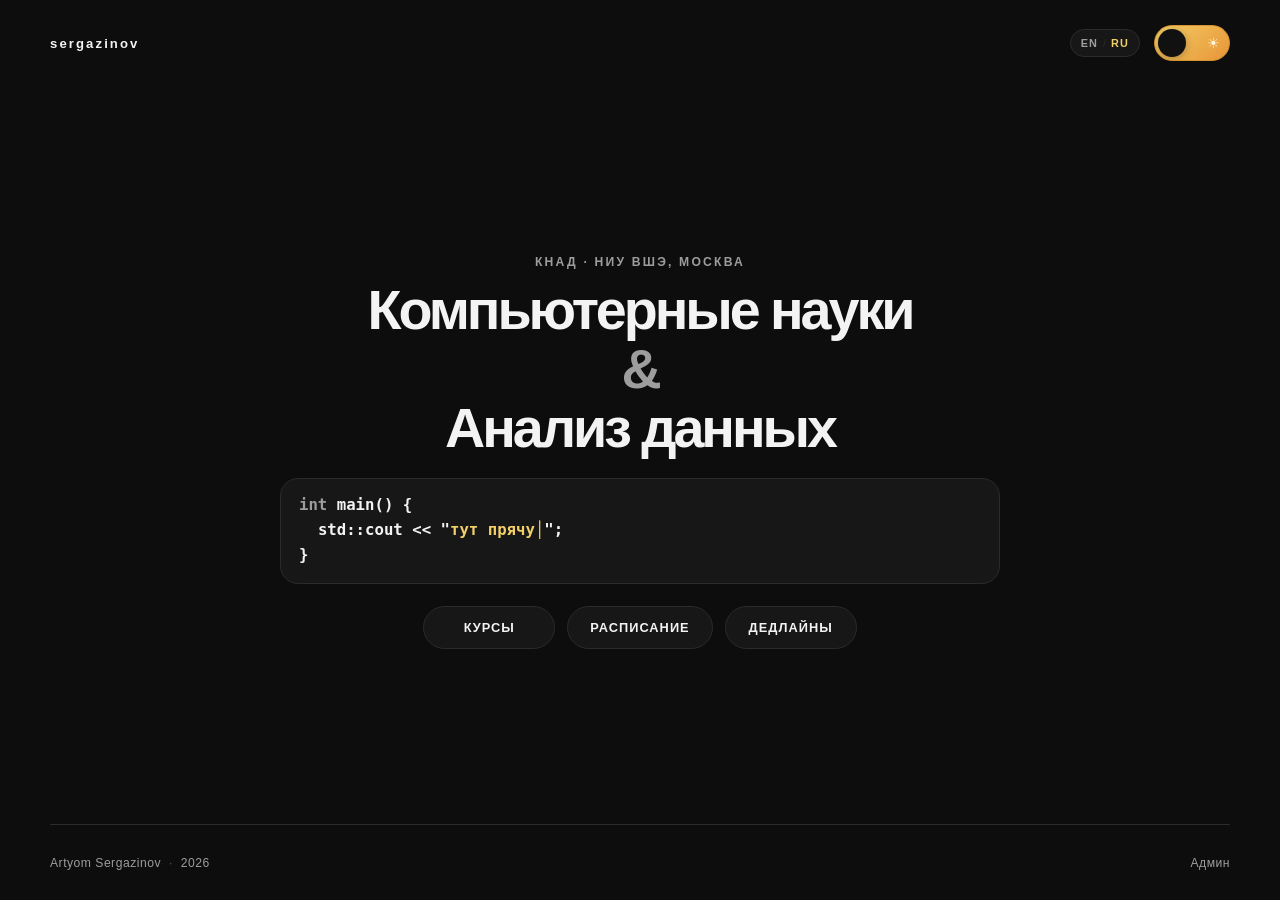
==== commit 2fb0c27a: "Add animated C++ home hero" ====
--- a/public/index.html
+++ b/public/index.html
@@ -76,11 +76,11 @@
             <span data-i18n="home.titleSecond"> Data Science </span>
           </h1>
 
-          <p class="hero-description" data-i18n="home.description">
-            A personal learning hub documenting my journey through Full-Stack
-            Development and the Computing &amp; Data Science program at HSE
-            Moscow.
-          </p>
+          <div class="typing-demo" aria-hidden="true">
+            <pre class="typing-code"><code><span class="code-keyword">int</span> main() {
+  std::cout &lt;&lt; "<span id="typingText"></span><span class="typing-cursor">│</span>";
+}</code></pre>
+          </div>
 
           <nav
             class="hero-navigation"
--- a/public/style.css
+++ b/public/style.css
@@ -169,7 +169,7 @@
   align-items: center;
   justify-content: center;
 
-  padding: 32px 0 44px;
+  padding: 18px 0 24px;
 }
 
 .home-hero {
@@ -179,7 +179,7 @@
 }
 
 .hero-eyebrow {
-  margin: 0 0 22px;
+  margin: 0 0 14px;
 
   color: var(--muted);
 
@@ -192,12 +192,16 @@
 .hero-title {
   margin: 0;
 
-  font-size: clamp(2.7rem, 6.2vw, 5.8rem);
+  font-size: clamp(2.55rem, 5vw, 4.8rem);
   font-weight: 720;
   line-height: 0.98;
   letter-spacing: -0.055em;
 }
 
+html[lang="ru"] .hero-title {
+  font-size: clamp(2.25rem, 4.35vw, 4.15rem);
+}
+
 .hero-title span {
   display: block;
 }
@@ -207,19 +211,9 @@
   margin: 0.08em 0;
 }
 
-.hero-description {
-  width: min(100%, 650px);
-
-  margin: 30px auto 0;
-
-  color: var(--muted);
-
-  font-size: clamp(0.96rem, 1.4vw, 1.08rem);
-  line-height: 1.7;
-}
 
 .hero-navigation {
-  margin-top: 36px;
+  margin-top: 22px;
 
   display: flex;
   justify-content: center;
@@ -297,16 +291,17 @@
   }
 
   .home-main {
-    padding: 36px 0 46px;
+    padding: 22px 0 28px;
   }
 
   .hero-title {
-    font-size: clamp(2.9rem, 8vw, 4.8rem);
-  }
-
-  .hero-description {
-    width: min(100%, 590px);
-  }
+    font-size: clamp(2.45rem, 6vw, 4.2rem);
+  }
+
+  html[lang="ru"] .hero-title {
+    font-size: clamp(2.2rem, 5.3vw, 3.65rem);
+  }
+
 }
 
 /* ---------- MOBILE ---------- */
@@ -341,16 +336,20 @@
 
   .home-main {
     align-items: flex-start;
-    padding: 18px 0 22px;
+    padding: 12px 0 16px;
   }
 
   .hero-eyebrow {
-    margin-bottom: 14px;
+    margin-bottom: 10px;
   }
 
   .hero-title {
-    font-size: clamp(2.2rem, 11vw, 3rem);
+    font-size: clamp(2.15rem, 10vw, 2.75rem);
     line-height: 1;
+  }
+
+  html[lang="ru"] .hero-title {
+    font-size: clamp(1.95rem, 8.7vw, 2.45rem);
   }
 
   .hero-title span {
@@ -361,17 +360,11 @@
     margin: 0.12em 0;
   }
 
-  .hero-description {
-    margin-top: 20px;
-
-    font-size: 0.94rem;
-    line-height: 1.55;
-  }
 
   .hero-navigation {
     width: min(100%, 300px);
 
-    margin: 22px auto 0;
+    margin: 16px auto 0;
 
     flex-direction: column;
     gap: 8px;
@@ -411,9 +404,6 @@
     font-size: 2.45rem;
   }
 
-  .hero-description {
-    font-size: 0.9rem;
-  }
 }
 
 /* ---------- SHORT DESKTOP / LAPTOP SCREENS ---------- */
@@ -424,29 +414,62 @@
   }
 
   .home-main {
-    padding: 20px 0 26px;
+    padding: 10px 0 14px;
   }
 
   .hero-eyebrow {
-    margin-bottom: 15px;
+    margin-bottom: 8px;
   }
 
   .hero-title {
-    font-size: clamp(2.5rem, 5.5vw, 4.5rem);
-  }
-
-  .hero-description {
-    margin-top: 20px;
-    line-height: 1.55;
-  }
+    font-size: clamp(2.3rem, 4.6vw, 3.9rem);
+  }
+
+  html[lang="ru"] .hero-title {
+    font-size: clamp(2.05rem, 4vw, 3.45rem);
+  }
+
 
   .hero-navigation {
-    margin-top: 25px;
+    margin-top: 15px;
   }
 
   .site-footer {
     min-height: 60px;
   }
+}
+
+.inner-home-link {
+  display: inline-flex;
+  align-items: center;
+  justify-content: center;
+
+  width: 34px;
+  height: 34px;
+
+  margin-top: 14px;
+
+  border: 1px solid var(--border);
+  border-radius: 50%;
+
+  color: var(--text);
+  text-decoration: none;
+
+  transition:
+    opacity 0.2s ease,
+    border-color 0.2s ease;
+}
+
+.inner-home-link:hover {
+  opacity: 0.7;
+  border-color: var(--muted);
+}
+
+.inner-home-icon {
+  display: block;
+
+  width: 17px;
+  height: 17px;
 }
 
 /* =========================================================
@@ -691,6 +714,18 @@
     padding: 28px 0 40px;
   }
 
+  .inner-home-link {
+    width: 32px;
+    height: 32px;
+
+    margin-top: 11px;
+  }
+
+  .inner-home-icon {
+    width: 16px;
+    height: 16px;
+  }
+
   .inner-title {
     font-size: 3rem;
   }
@@ -823,6 +858,74 @@
   line-height: 1.4;
 }
 
+.class-status {
+  width: fit-content;
+  margin-top: 5px;
+
+  font-size: 0.62rem;
+  font-weight: 800;
+  letter-spacing: 0.08em;
+  text-transform: uppercase;
+}
+
+.class-status.is-now {
+  color: var(--accent-start);
+
+  animation: deadline-urgent-pulse 1.6s ease-in-out infinite;
+}
+
+.class-status.is-now::before {
+  content: "●";
+
+  margin-right: 6px;
+}
+
+.class-status.is-next {
+  color: #43d66f;
+}
+
+.class-status.is-next::before {
+  content: "→";
+
+  margin-right: 6px;
+}
+
+body.light .class-status.is-next {
+  color: #168a3f;
+}
+
+.class-session.is-now {
+  padding-left: 12px;
+
+  box-shadow: inset 3px 0 0 var(--accent-start);
+}
+
+.class-session.is-now .class-time {
+  color: var(--accent-start);
+
+  animation: deadline-urgent-pulse 1.6s ease-in-out infinite;
+}
+
+@keyframes schedule-now-pulse {
+  0%,
+  100% {
+    filter: brightness(1);
+    opacity: 1;
+  }
+
+  50% {
+    filter: brightness(0.2);
+    opacity: 0.82;
+  }
+}
+
+@media (prefers-reduced-motion: reduce) {
+  .class-status.is-now,
+  .class-session.is-now .class-time {
+    animation: none;
+  }
+}
+
 /* MOBILE */
 
 @media (max-width: 560px) {
@@ -897,7 +1000,18 @@
   margin: 10px 0 0;
 
   font-size: 1.15rem;
-  font-weight: 700;
+  font-weight: 720;
+  line-height: 1.35;
+}
+
+.deadline-homework-number {
+  margin-top: 7px;
+
+  color: var(--muted);
+
+  font-size: 0.72rem;
+  font-weight: 650;
+  letter-spacing: 0.04em;
 }
 
 .deadline-description {
@@ -937,7 +1051,9 @@
   margin-top: 28px;
 
   display: flex;
-  justify-content: flex-end;
+  align-items: center;
+  justify-content: space-between;
+  gap: 18px;
 }
 
 .deadline-meta {
@@ -977,18 +1093,91 @@
 
   margin-top: 7px;
 
-  color: var(--accent-start);
-
   font-size: 1.15rem;
   font-weight: 720;
   letter-spacing: 0.04em;
 }
 
+.deadline-countdown-value.is-safe {
+  color: #43d66f;
+}
+
+.deadline-countdown-value.is-warning {
+  color: #f0b84b;
+}
+
+.deadline-countdown-value.is-urgent {
+  color: #ff4d5a;
+
+  animation: deadline-urgent-pulse 1.8s ease-in-out infinite;
+}
+
+.deadline-countdown-value.is-overdue {
+  color: #b64b63;
+}
+
+/* Light theme */
+
+body.light .deadline-countdown-value.is-safe {
+  color: #168a3f;
+}
+
+body.light .deadline-countdown-value.is-warning {
+  color: #b76a00;
+}
+
+body.light .deadline-countdown-value.is-urgent {
+  color: #d82635;
+}
+
+body.light .deadline-countdown-value.is-overdue {
+  color: #91384d;
+}
+
+@keyframes deadline-urgent-pulse {
+  0%,
+  100% {
+    opacity: 1;
+  }
+
+  50% {
+    opacity: 0.78;
+  }
+}
+
+@media (prefers-reduced-motion: reduce) {
+  .deadline-countdown-value.is-urgent {
+    animation: none;
+  }
+}
+
+.deadline-assignment-link {
+  display: inline-flex;
+  align-items: center;
+
+  margin-top: 20px;
+  padding: 9px 14px;
+
+  border: 1px solid var(--border);
+  border-radius: 10px;
+
+  color: var(--text);
+  text-decoration: none;
+
+  font-size: 0.78rem;
+  font-weight: 700;
+
+  transition:
+    border-color 0.2s ease,
+    color 0.2s ease;
+}
+
+.deadline-assignment-link:hover {
+  border-color: var(--accent-start);
+  color: var(--accent-start);
+}
+
 @media (max-width: 560px) {
-  .deadlines-toolbar {
-    justify-content: flex-start;
-  }
-
   .deadline-countdown-value {
     font-size: 1rem;
   }
@@ -1060,3 +1249,106 @@
     font-size: 0.62rem;
   }
 }
+
+/* ---------- HOME TYPING DEMO ---------- */
+
+.typing-demo {
+  width: min(100%, 720px);
+
+  margin: 22px auto 0;
+
+  text-align: left;
+}
+
+.typing-code {
+  min-height: 96px;
+
+  margin: 0;
+  padding: 14px 18px;
+
+  overflow: hidden;
+
+  border: 1px solid var(--border);
+  border-radius: 18px;
+
+  background: var(--surface);
+  color: var(--text);
+
+  font-family:
+    "SFMono-Regular",
+    Consolas,
+    "Liberation Mono",
+    Menlo,
+    monospace;
+
+  font-size: clamp(0.82rem, 1.25vw, 0.98rem);
+  font-weight: 600;
+  line-height: 1.55;
+
+  white-space: pre-wrap;
+  overflow-wrap: anywhere;
+}
+
+.code-keyword {
+  color: var(--muted);
+}
+
+#typingText {
+  color: var(--accent-start);
+}
+
+.typing-cursor {
+  color: var(--accent-start);
+
+  animation: typing-cursor-blink 0.85s steps(1) infinite;
+}
+
+@keyframes typing-cursor-blink {
+  0%,
+  46% {
+    opacity: 1;
+  }
+
+  47%,
+  100% {
+    opacity: 0;
+  }
+}
+
+@media (max-width: 560px) {
+  .typing-demo {
+    margin-top: 16px;
+  }
+
+  .typing-code {
+    min-height: 88px;
+
+    padding: 12px 14px;
+
+    border-radius: 15px;
+
+    font-size: clamp(0.7rem, 3vw, 0.82rem);
+    line-height: 1.55;
+  }
+}
+
+@media (prefers-reduced-motion: reduce) {
+  .typing-cursor {
+    animation: none;
+    opacity: 0;
+  }
+}
+
+@media (min-width: 561px) and (max-height: 720px) {
+  .typing-demo {
+    margin-top: 14px;
+  }
+
+  .typing-code {
+    min-height: 82px;
+    padding: 10px 16px;
+    font-size: 0.82rem;
+    line-height: 1.45;
+  }
+}
+
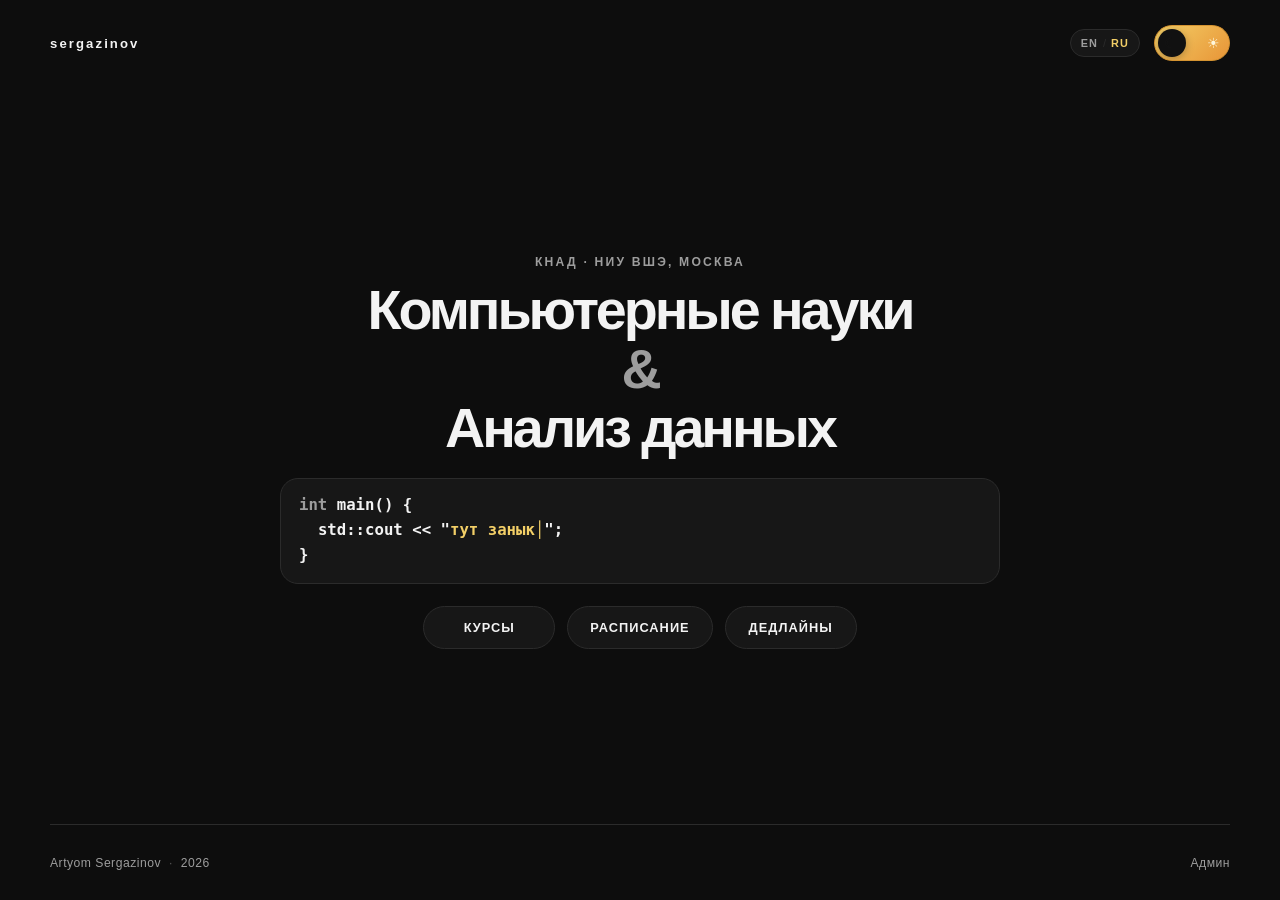
==== commit f4fd4cf1: "Bust home asset cache" ====
--- a/public/index.html
+++ b/public/index.html
@@ -6,7 +6,7 @@
 
     <title>sergazinov</title>
 
-    <link rel="stylesheet" href="style.css" />
+    <link rel="stylesheet" href="style.css?v=20260918-1" />
   </head>
 
   <body>
@@ -77,7 +77,9 @@
           </h1>
 
           <div class="typing-demo" aria-hidden="true">
-            <pre class="typing-code"><code><span class="code-keyword">int</span> main() {
+            <pre
+              class="typing-code"
+            ><code><span class="code-keyword">int</span> main() {
   std::cout &lt;&lt; "<span id="typingText"></span><span class="typing-cursor">│</span>";
 }</code></pre>
           </div>
@@ -107,6 +109,6 @@
       </footer>
     </div>
 
-    <script src="script.js"></script>
+    <script src="script.js?v=20260918-1"></script>
   </body>
 </html>
--- a/public/style.css
+++ b/public/style.css
@@ -211,7 +211,6 @@
   margin: 0.08em 0;
 }
 
-
 .hero-navigation {
   margin-top: 22px;
 
@@ -301,7 +300,6 @@
   html[lang="ru"] .hero-title {
     font-size: clamp(2.2rem, 5.3vw, 3.65rem);
   }
-
 }
 
 /* ---------- MOBILE ---------- */
@@ -360,7 +358,6 @@
     margin: 0.12em 0;
   }
 
-
   .hero-navigation {
     width: min(100%, 300px);
 
@@ -403,7 +400,6 @@
   .hero-title {
     font-size: 2.45rem;
   }
-
 }
 
 /* ---------- SHORT DESKTOP / LAPTOP SCREENS ---------- */
@@ -428,7 +424,6 @@
   html[lang="ru"] .hero-title {
     font-size: clamp(2.05rem, 4vw, 3.45rem);
   }
-
 
   .hero-navigation {
     margin-top: 15px;
@@ -1274,12 +1269,7 @@
   background: var(--surface);
   color: var(--text);
 
-  font-family:
-    "SFMono-Regular",
-    Consolas,
-    "Liberation Mono",
-    Menlo,
-    monospace;
+  font-family: "SFMono-Regular", Consolas, "Liberation Mono", Menlo, monospace;
 
   font-size: clamp(0.82rem, 1.25vw, 0.98rem);
   font-weight: 600;
@@ -1352,3 +1342,27 @@
   }
 }
 
+/* ---------- MOBILE HOME VERTICAL BALANCE ---------- */
+
+@media (max-width: 560px) {
+  .page-shell {
+    min-height: 100svh;
+  }
+
+  .home-main {
+    align-items: center;
+
+    padding-top: clamp(20px, 4svh, 34px);
+    padding-bottom: 6px;
+  }
+}
+
+/* Very short phones: prioritize fitting everything without clipping. */
+@media (max-width: 560px) and (max-height: 680px) {
+  .home-main {
+    align-items: flex-start;
+
+    padding-top: 10px;
+    padding-bottom: 6px;
+  }
+}
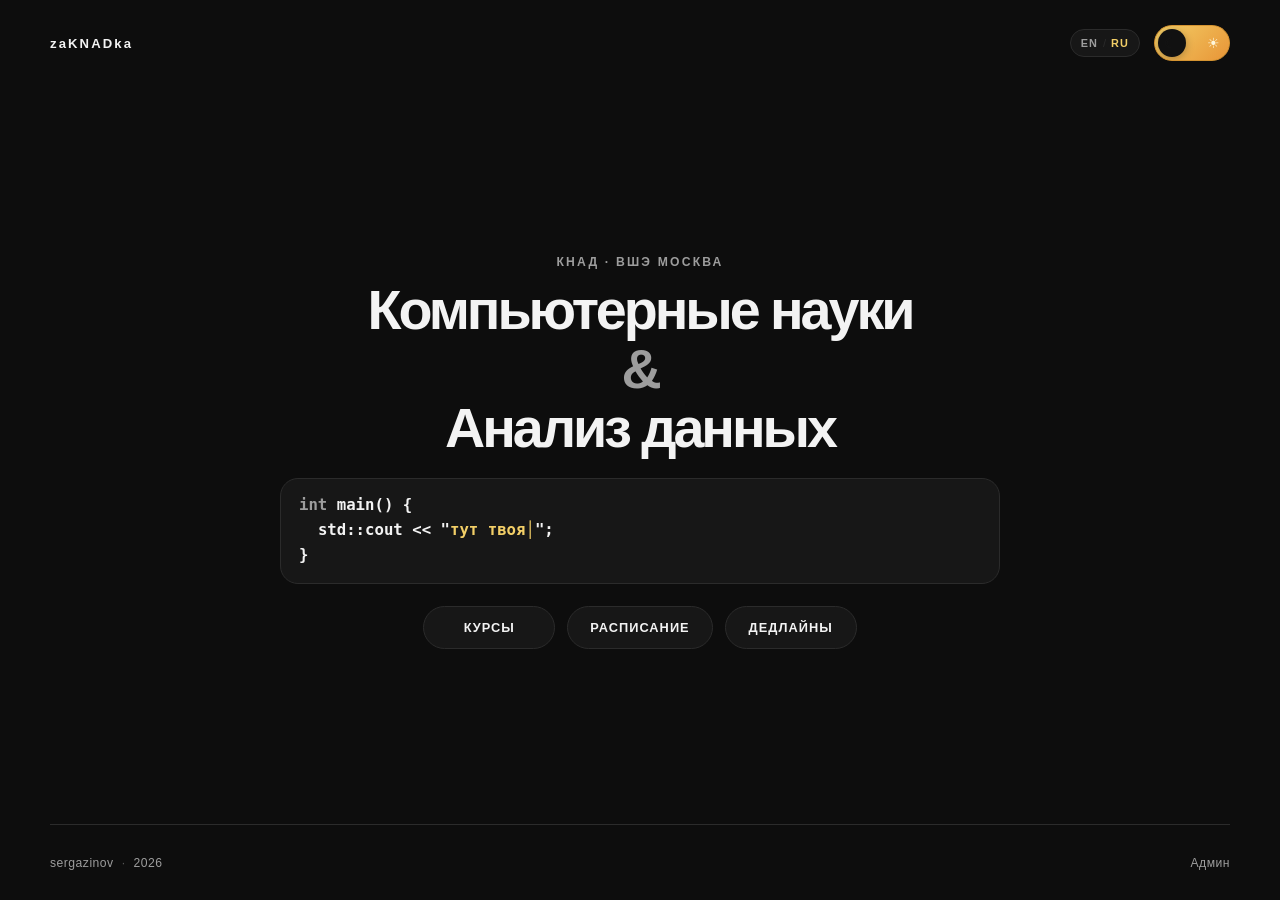
==== commit 619cbce8: "Rebrand site as zaKNADka" ====
--- a/public/index.html
+++ b/public/index.html
@@ -4,7 +4,7 @@
     <meta charset="UTF-8" />
     <meta name="viewport" content="width=device-width, initial-scale=1.0" />
 
-    <title>sergazinov</title>
+    <title>zaKNADka</title>
 
     <link rel="stylesheet" href="style.css?v=20260918-1" />
   </head>
@@ -15,10 +15,10 @@
         <a
           class="site-logo"
           href="/"
-          aria-label="Sergazinov home"
+          aria-label="zaKNADka home"
           data-i18n-aria-label="header.homeLabel"
         >
-          sergazinov
+          zaKNADka
         </a>
 
         <div class="header-controls">
@@ -100,7 +100,7 @@
 
       <footer class="site-footer">
         <div class="footer-identity">
-          <span>Artyom Sergazinov</span>
+          <span>sergazinov</span>
           <span class="footer-dot">·</span>
           <span>2026</span>
         </div>
--- a/public/style.css
+++ b/public/style.css
@@ -333,8 +333,12 @@
   }
 
   .home-main {
-    align-items: flex-start;
-    padding: 12px 0 16px;
+    min-height: 0;
+
+    align-items: center;
+    justify-content: center;
+
+    padding: 14px 0;
   }
 
   .hero-eyebrow {
@@ -1341,28 +1345,3 @@
     line-height: 1.45;
   }
 }
-
-/* ---------- MOBILE HOME VERTICAL BALANCE ---------- */
-
-@media (max-width: 560px) {
-  .page-shell {
-    min-height: 100svh;
-  }
-
-  .home-main {
-    align-items: center;
-
-    padding-top: clamp(20px, 4svh, 34px);
-    padding-bottom: 6px;
-  }
-}
-
-/* Very short phones: prioritize fitting everything without clipping. */
-@media (max-width: 560px) and (max-height: 680px) {
-  .home-main {
-    align-items: flex-start;
-
-    padding-top: 10px;
-    padding-bottom: 6px;
-  }
-}
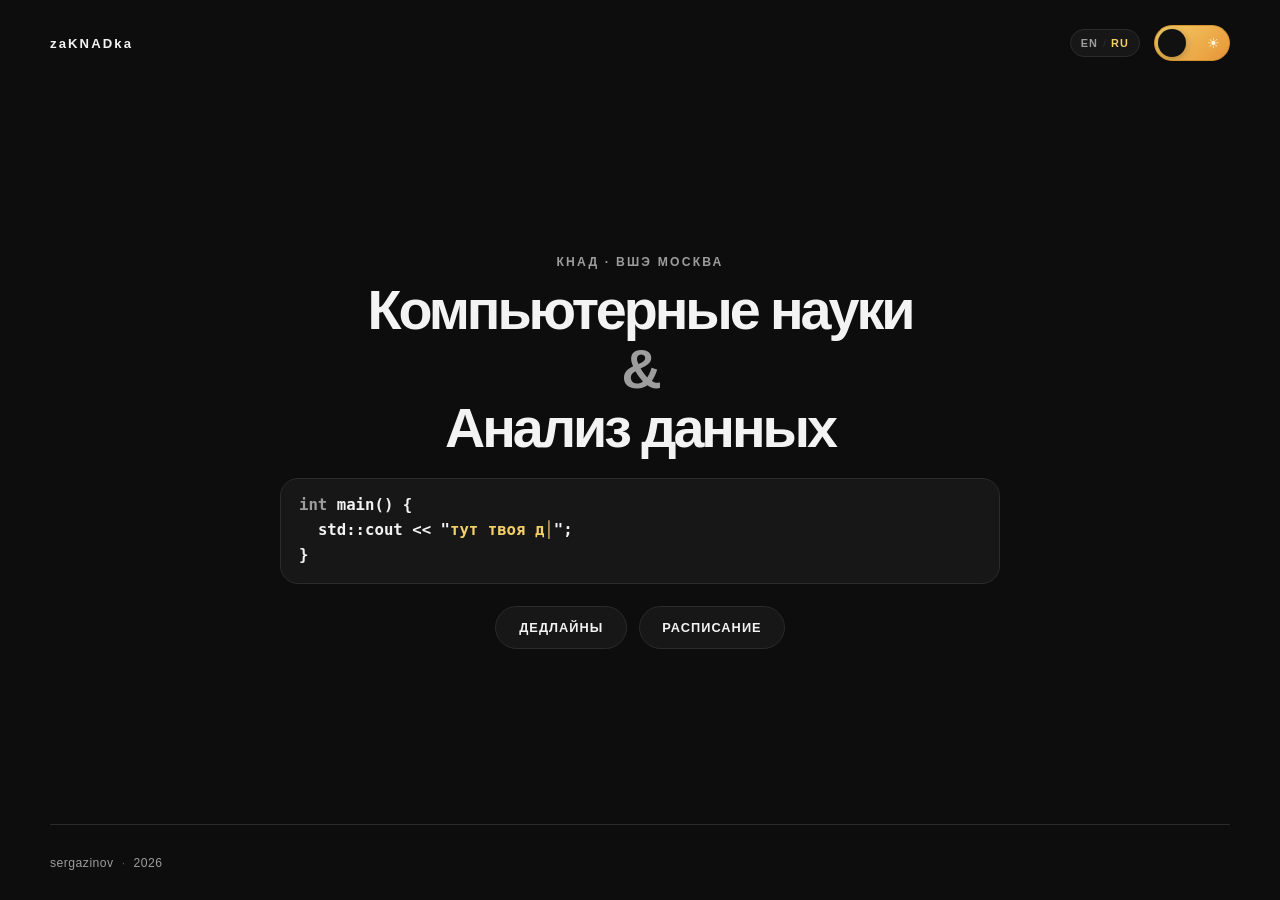
==== commit 75fb1543: "Simplify navigation and normalize asset versioning" ====
--- a/public/index.html
+++ b/public/index.html
@@ -6,7 +6,7 @@
 
     <title>zaKNADka</title>
 
-    <link rel="stylesheet" href="style.css?v=20260918-1" />
+    <link rel="stylesheet" href="style.css?v=20260921-1" />
   </head>
 
   <body>
@@ -89,11 +89,9 @@
             aria-label="Main navigation"
             data-i18n-aria-label="home.navigationLabel"
           >
-            <a href="/courses/" data-i18n="nav.courses"> Courses </a>
+            <a href="/deadlines/" data-i18n="nav.deadlines"> Deadlines </a>
 
             <a href="/schedule/" data-i18n="nav.schedule"> Schedule </a>
-
-            <a href="/deadlines/" data-i18n="nav.deadlines"> Deadlines </a>
           </nav>
         </section>
       </main>
@@ -104,11 +102,9 @@
           <span class="footer-dot">·</span>
           <span>2026</span>
         </div>
-
-        <a class="admin-link" href="/admin/" data-i18n="nav.admin"> Admin </a>
       </footer>
     </div>
 
-    <script src="script.js?v=20260918-1"></script>
+    <script src="script.js?v=20260921-1"></script>
   </body>
 </html>
--- a/public/style.css
+++ b/public/style.css
@@ -270,14 +270,6 @@
   opacity: 0.5;
 }
 
-.admin-link {
-  transition: color 0.2s ease;
-}
-
-.admin-link:hover {
-  color: var(--text);
-}
-
 /* ---------- TABLET ---------- */
 
 @media (max-width: 900px) {
@@ -387,14 +379,6 @@
     gap: 7px;
 
     text-align: center;
-  }
-
-  .admin-link {
-    order: 1;
-  }
-
-  .footer-identity {
-    order: 2;
   }
 }
 
@@ -501,9 +485,9 @@
   line-height: 1.6;
 }
 
-/* ---------- SCHEDULE HEADER ---------- */
-
-.schedule-heading {
+/* ---------- INNER PAGE HEADER ---------- */
+
+.page-heading {
   display: flex;
   align-items: flex-end;
   justify-content: space-between;
@@ -534,7 +518,7 @@
   letter-spacing: 0.12em;
 }
 
-.schedule-controls {
+.page-controls {
   display: flex;
   align-items: flex-end;
   justify-content: flex-end;
@@ -678,7 +662,7 @@
     padding: 42px 0 54px;
   }
 
-  .schedule-heading {
+  .page-heading {
     align-items: flex-start;
     flex-direction: column;
     gap: 22px;
@@ -688,20 +672,20 @@
     align-self: flex-start;
   }
 
+  .page-controls {
+    width: 100%;
+
+    align-items: center;
+    justify-content: space-between;
+  }
+
+  .current-clock {
+    text-align: left;
+  }
+
   .schedule-week {
     grid-template-columns: 1fr 1fr;
   }
-}
-
-.schedule-controls {
-  width: 100%;
-
-  align-items: center;
-  justify-content: space-between;
-}
-
-.current-clock {
-  text-align: left;
 }
 
 /* =========================================================
@@ -736,7 +720,7 @@
     line-height: 1.55;
   }
 
-  .schedule-heading {
+  .page-heading {
     gap: 18px;
   }
 
@@ -781,32 +765,32 @@
     margin-bottom: 12px;
     padding-bottom: 11px;
   }
-}
-
-.schedule-controls {
-  width: 100%;
-
-  gap: 12px;
-}
-
-.current-clock {
-  min-width: 0;
-}
-
-.current-clock-date {
-  font-size: 0.58rem;
-}
-
-.current-clock-time {
-  font-size: 1.15rem;
-}
-
-.current-clock-zone {
-  font-size: 0.56rem;
-}
-
-.schedule-timezone {
-  flex-shrink: 0;
+
+  .page-controls {
+    width: 100%;
+
+    gap: 12px;
+  }
+
+  .current-clock {
+    min-width: 0;
+  }
+
+  .current-clock-date {
+    font-size: 0.58rem;
+  }
+
+  .current-clock-time {
+    font-size: 1.15rem;
+  }
+
+  .current-clock-zone {
+    font-size: 0.56rem;
+  }
+
+  .schedule-timezone {
+    flex-shrink: 0;
+  }
 }
 
 /* ---------- CLASS SESSIONS ---------- */
@@ -905,19 +889,6 @@
   animation: deadline-urgent-pulse 1.6s ease-in-out infinite;
 }
 
-@keyframes schedule-now-pulse {
-  0%,
-  100% {
-    filter: brightness(1);
-    opacity: 1;
-  }
-
-  50% {
-    filter: brightness(0.2);
-    opacity: 0.82;
-  }
-}
-
 @media (prefers-reduced-motion: reduce) {
   .class-status.is-now,
   .class-session.is-now .class-time {
@@ -1013,27 +984,6 @@
   letter-spacing: 0.04em;
 }
 
-.deadline-description {
-  margin: 10px 0 0;
-
-  color: var(--muted);
-
-  font-size: 0.88rem;
-  line-height: 1.6;
-}
-
-.deadline-time {
-  display: block;
-
-  margin-top: 18px;
-
-  color: var(--accent-start);
-
-  font-size: 0.82rem;
-  font-weight: 700;
-  letter-spacing: 0.04em;
-}
-
 @media (max-width: 560px) {
   .deadlines-list {
     margin-top: 28px;
@@ -1046,15 +996,6 @@
   }
 }
 
-.deadlines-toolbar {
-  margin-top: 28px;
-
-  display: flex;
-  align-items: center;
-  justify-content: space-between;
-  gap: 18px;
-}
-
 .deadline-meta {
   margin-top: 20px;
 }
@@ -1078,6 +1019,7 @@
 
   font-size: 0.9rem;
   font-weight: 700;
+  letter-spacing: 0.04em;
 }
 
 .deadline-countdown {
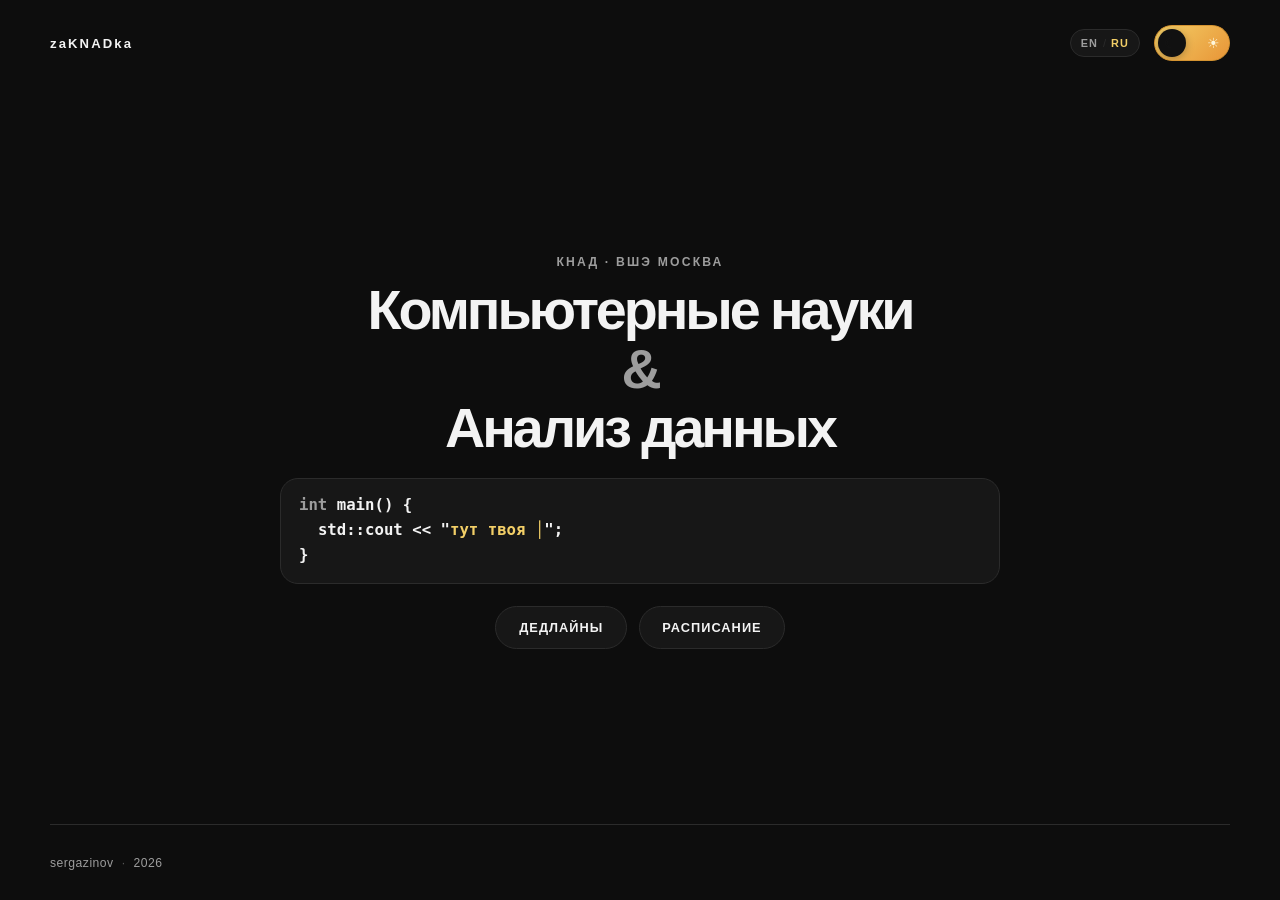
==== commit db9a9b1c: "Bump JavaScript asset version" ====
--- a/public/index.html
+++ b/public/index.html
@@ -105,6 +105,6 @@
       </footer>
     </div>
 
-    <script src="script.js?v=20260921-1"></script>
+    <script src="script.js?v=20260923-1"></script>
   </body>
 </html>
